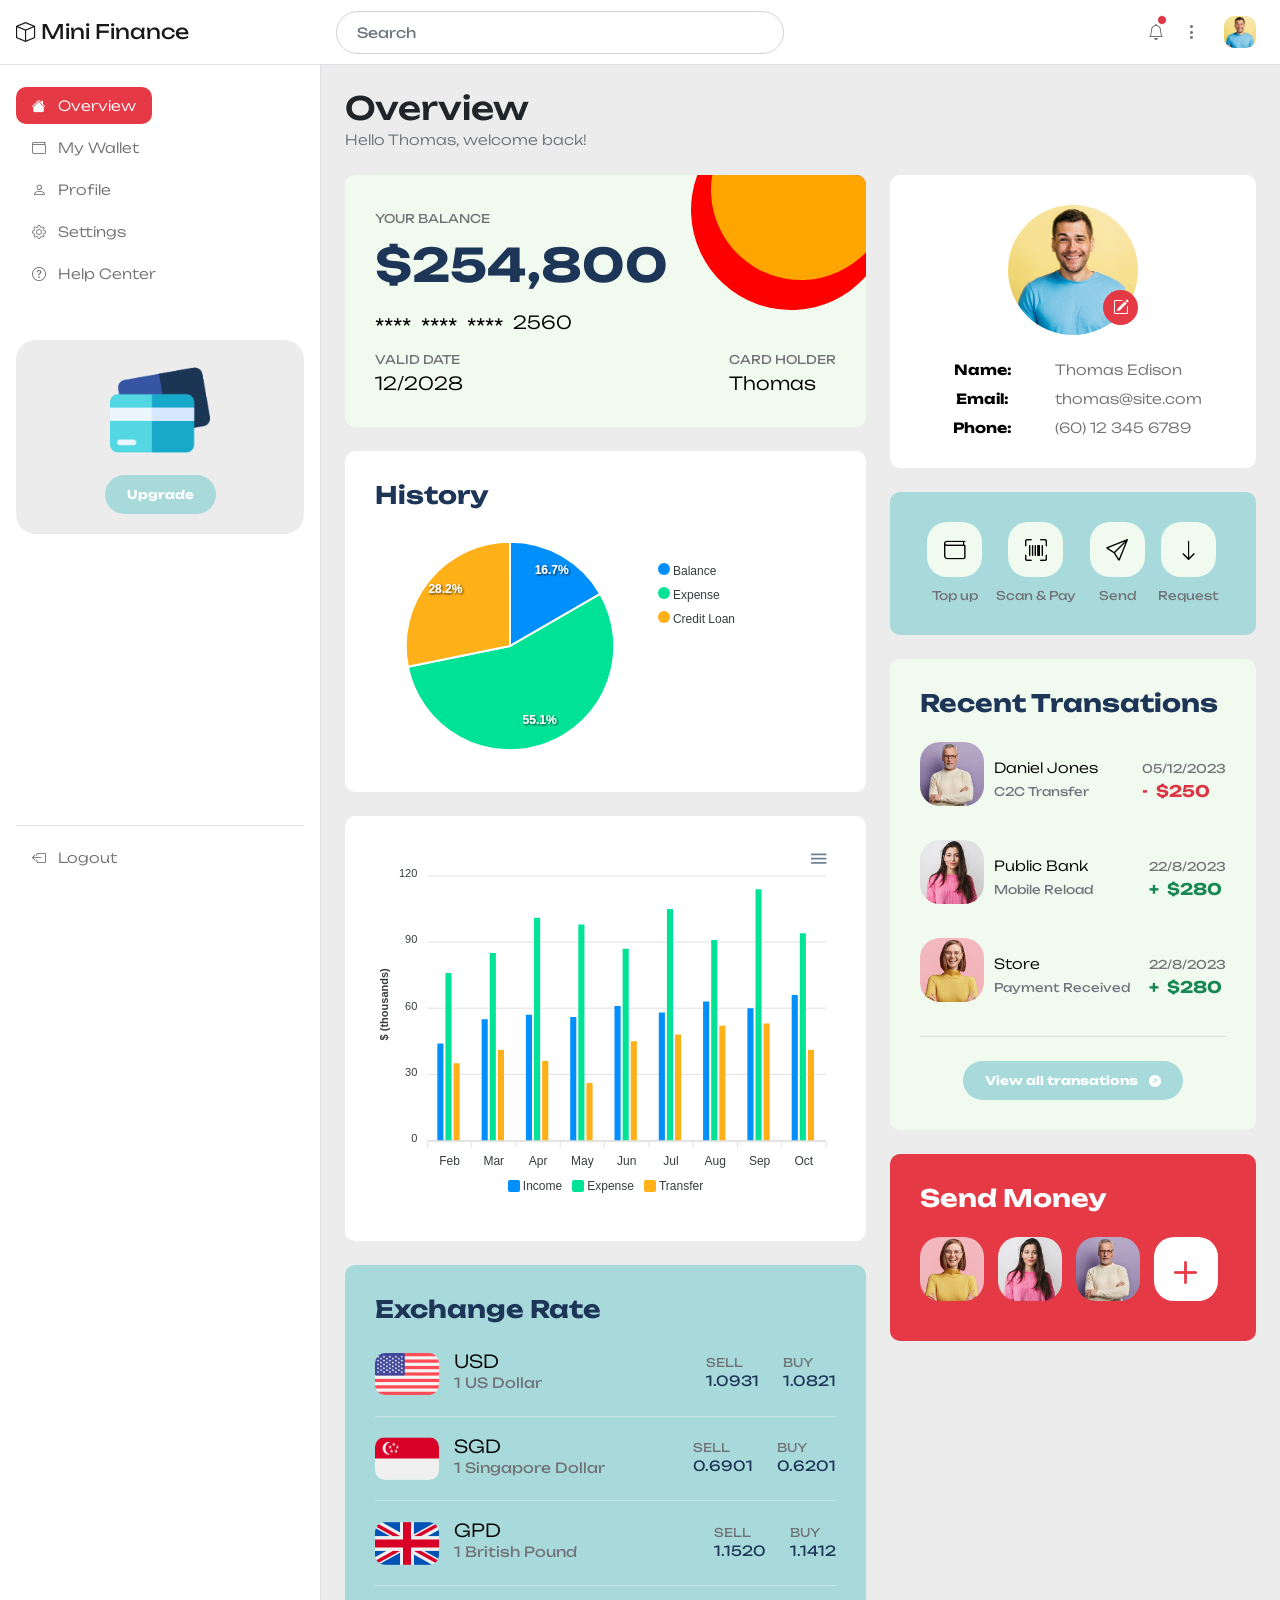
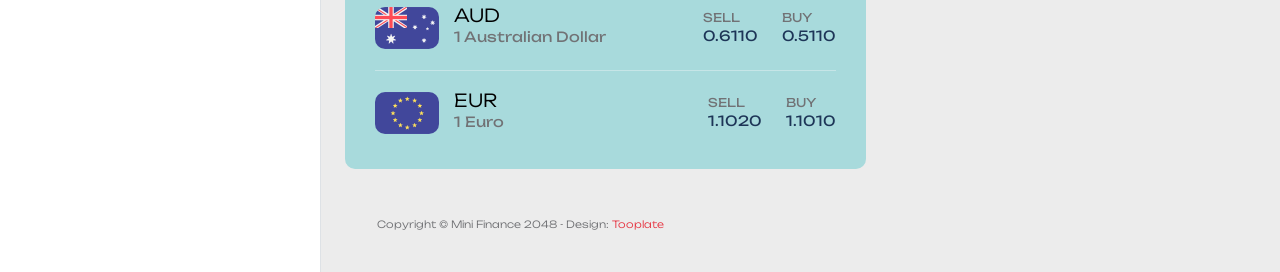
==== index.html @ a09e890e "test CI/CD" ====
<!doctype html>
<html lang="en">
    <head>
        <meta charset="utf-8">
        <meta name="viewport" content="width=device-width, initial-scale=1">

        <meta name="description" content="">
        <meta name="author" content="Tooplate">

        <title>Mini Finance Dashboard Template</title>

        <!-- CSS FILES -->      
        <link rel="preconnect" href="https://fonts.googleapis.com">
        
        <link rel="preconnect" href="https://fonts.gstatic.com" crossorigin>

        <link href="https://fonts.googleapis.com/css2?family=Unbounded:wght@300;400;700&display=swap" rel="stylesheet">

        <link href="css/bootstrap.min.css" rel="stylesheet">

        <link href="css/bootstrap-icons.css" rel="stylesheet">

        <link href="css/apexcharts.css" rel="stylesheet">

        <link href="css/tooplate-mini-finance.css" rel="stylesheet">
<!--

Tooplate 2135 Mini Finance

https://www.tooplate.com/view/2135-mini-finance

Bootstrap 5 Dashboard Admin Template

-->

    </head>
    
    <body>
        <header class="navbar sticky-top flex-md-nowrap">
            <div class="col-md-3 col-lg-3 me-0 px-3 fs-6">
                <a class="navbar-brand" href="index.html">
                    <i class="bi-box"></i>
                    Mini Finance
                </a>
            </div>

            <button class="navbar-toggler position-absolute d-md-none collapsed" type="button" data-bs-toggle="collapse" data-bs-target="#sidebarMenu" aria-controls="sidebarMenu" aria-expanded="false" aria-label="Toggle navigation">
                <span class="navbar-toggler-icon"></span>
            </button>

            <form class="custom-form header-form ms-lg-3 ms-md-3 me-lg-auto me-md-auto order-2 order-lg-0 order-md-0" action="#" method="get" role="form">
                <input class="form-control" name="search" type="text" placeholder="Search" aria-label="Search">
            </form>

            <div class="navbar-nav me-lg-2">
                <div class="nav-item text-nowrap d-flex align-items-center">
                    <div class="dropdown ps-3">
                        <a class="nav-link dropdown-toggle text-center" href="#" role="button" data-bs-toggle="dropdown" aria-expanded="false" id="navbarLightDropdownMenuLink">
                            <i class="bi-bell"></i>
                            <span class="position-absolute start-100 translate-middle p-1 bg-danger border border-light rounded-circle">
                                <span class="visually-hidden">New alerts</span>
                            </span>
                        </a>

                        <ul class="dropdown-menu dropdown-menu-lg-end notifications-block-wrap bg-white shadow" aria-labelledby="navbarLightDropdownMenuLink">
                            <small>Notifications</small>

                            <li class="notifications-block border-bottom pb-2 mb-2">
                                <a class="dropdown-item d-flex  align-items-center" href="#">
                                    <div class="notifications-icon-wrap bg-success">
                                        <i class="notifications-icon bi-check-circle-fill"></i>
                                    </div>

                                    <div>
                                        <span>Your account has been created successfuly.</span>

                                        <p>12 days ago</p>
                                    </div>
                                </a>
                            </li>

                            <li class="notifications-block border-bottom pb-2 mb-2">
                                <a class="dropdown-item d-flex align-items-center" href="#">
                                    <div class="notifications-icon-wrap bg-info">
                                        <i class="notifications-icon bi-folder"></i>
                                    </div>

                                    <div>
                                        <span>Please check. We have sent a Daily report.</span>

                                        <p>10 days ago</p>
                                    </div>
                                </a>
                            </li>

                            <li class="notifications-block">
                                <a class="dropdown-item d-flex align-items-center" href="#">
                                    <div class="notifications-icon-wrap bg-danger">
                                        <i class="notifications-icon bi-question-circle"></i>
                                    </div>

                                    <div>
                                        <span>Account verification failed.</span>

                                        <p>1 hour ago</p>
                                    </div>
                                </a>
                            </li>
                        </ul>
                    </div>

                    <div class="dropdown ps-1">
                        <a class="nav-link dropdown-toggle text-center" href="#" role="button" data-bs-toggle="dropdown" aria-expanded="false">
                            <i class="bi-three-dots-vertical"></i>
                        </a>

                        <div class="dropdown-menu dropdown-menu-social bg-white shadow">
                            <div class="container">
                                <div class="row">
                                    <div class="col-lg-4 col-md-4 col-4">
                                        <a class="dropdown-item text-center" href="#">
                                            <img src="images/social/search.png" class="profile-image img-fluid" alt="">
                                            <span class="d-block">Google</span>
                                        </a>
                                    </div>

                                    <div class="col-lg-4 col-md-4 col-4">
                                        <a class="dropdown-item text-center" href="#">
                                            <img src="images/social/spotify.png" class="profile-image img-fluid" alt="">
                                            <span class="d-block">Spotify</span>
                                        </a>
                                    </div>

                                    <div class="col-lg-4 col-md-4 col-4">
                                        <a class="dropdown-item text-center" href="#">
                                            <img src="images/social/telegram.png" class="profile-image img-fluid" alt="">
                                            <span class="d-block">Telegram</span>
                                        </a>
                                    </div>

                                    <div class="col-lg-4 col-md-4 col-4">
                                        <a class="dropdown-item text-center" href="#">
                                            <img src="images/social/snapchat.png" class="profile-image img-fluid" alt="">
                                            <span class="d-block">Snapchat</span>
                                        </a>
                                    </div>

                                    <div class="col-lg-4 col-md-4 col-4">
                                        <a class="dropdown-item text-center" href="#">
                                            <img src="images/social/tiktok.png" class="profile-image img-fluid" alt="">
                                            <span class="d-block">Tiktok</span>
                                        </a>
                                    </div>

                                    <div class="col-lg-4 col-md-4 col-4">
                                        <a class="dropdown-item text-center" href="#">
                                            <img src="images/social/youtube.png" class="profile-image img-fluid" alt="">
                                            <span class="d-block">Youtube</span>
                                        </a>
                                    </div>
                                </div>
                            </div>
                        </div>
                    </div>

                    <div class="dropdown px-3">
                        <a class="nav-link dropdown-toggle" href="#" role="button" data-bs-toggle="dropdown" aria-expanded="false">
                            <img src="images/medium-shot-happy-man-smiling.jpg" class="profile-image img-fluid" alt="">
                        </a>
                        <ul class="dropdown-menu bg-white shadow">
                            <li>
                                <div class="dropdown-menu-profile-thumb d-flex">
                                    <img src="images/medium-shot-happy-man-smiling.jpg" class="profile-image img-fluid me-3" alt="">

                                    <div class="d-flex flex-column">
                                        <small>Thomas</small>
                                        <a href="#">thomas@site.com</a>
                                    </div>
                                </div>
                            </li>

                            <li>
                                <a class="dropdown-item" href="profile.html">
                                    <i class="bi-person me-2"></i>
                                    Profile
                                </a>
                            </li>

                            <li>
                                <a class="dropdown-item" href="setting.html">
                                    <i class="bi-gear me-2"></i>
                                    Settings
                                </a>
                            </li>

                            <li>
                                <a class="dropdown-item" href="help-center.html">
                                    <i class="bi-question-circle me-2"></i>
                                    Help
                                </a>
                            </li>

                            <li class="border-top mt-3 pt-2 mx-4">
                                <a class="dropdown-item ms-0 me-0" href="#">
                                    <i class="bi-box-arrow-left me-2"></i>
                                    Logout
                                </a>
                            </li>
                        </ul>
                    </div>
                </div>
            </div>
        </header>

        <div class="container-fluid">
            <div class="row">
                <nav id="sidebarMenu" class="col-md-3 col-lg-3 d-md-block sidebar collapse">
                    <div class="position-sticky py-4 px-3 sidebar-sticky">
                        <ul class="nav flex-column h-100">
                            <li class="nav-item">
                                <a class="nav-link active" aria-current="page" href="index.html">
                                    <i class="bi-house-fill me-2"></i>
                                    Overview
                                </a>
                            </li>

                            <li class="nav-item">
                                <a class="nav-link" href="wallet.html">
                                    <i class="bi-wallet me-2"></i>
                                    My Wallet
                                </a>
                            </li>

                            <li class="nav-item">
                                <a class="nav-link" href="profile.html">
                                    <i class="bi-person me-2"></i>
                                    Profile
                                </a>
                            </li>

                            <li class="nav-item">
                                <a class="nav-link" href="setting.html">
                                    <i class="bi-gear me-2"></i>
                                    Settings
                                </a>
                            </li>

                            <li class="nav-item">
                                <a class="nav-link" href="help-center.html">
                                    <i class="bi-question-circle me-2"></i>
                                    Help Center
                                </a>
                            </li>

                            <li class="nav-item featured-box mt-lg-5 mt-4 mb-4">
                                <img src="images/credit-card.png" class="img-fluid" alt="">

                                <a class="btn custom-btn" href="#">Upgrade</a>
                            </li>

                            <li class="nav-item border-top mt-auto pt-2">
                                <a class="nav-link" href="#">
                                    <i class="bi-box-arrow-left me-2"></i>
                                    Logout
                                </a>
                            </li>
                        </ul>
                    </div>
                </nav>

                <main class="main-wrapper col-md-9 ms-sm-auto py-4 col-lg-9 px-md-4 border-start">
                    <div class="title-group mb-3">
                        <h1 class="h2 mb-0">Overview</h1>

                        <small class="text-muted">Hello Thomas, welcome back!</small>
                    </div>

                    <div class="row my-4">
                        <div class="col-lg-7 col-12">
                            <div class="custom-block custom-block-balance">
                                <small>Your Balance</small>

                                <h2 class="mt-2 mb-3">$254,800</h2>

                                <div class="custom-block-numbers d-flex align-items-center">
                                    <span>****</span>
                                    <span>****</span>
                                    <span>****</span>
                                    <p>2560</p>
                                </div>

                                <div class="d-flex">
                                    <div>
                                        <small>Valid Date</small>
                                        <p>12/2028</p>
                                    </div>

                                    <div class="ms-auto">
                                        <small>Card Holder</small>
                                        <p>Thomas</p>
                                    </div>
                                </div>
                            </div>

                            <div class="custom-block bg-white">
                                <h5 class="mb-4">History</h5>

                                <div id="pie-chart"></div>
                            </div>

                            <div class="custom-block bg-white">
                                <div id="chart"></div>
                            </div>

                            <div class="custom-block custom-block-exchange">
                                <h5 class="mb-4">Exchange Rate</h5>

                                <div class="d-flex align-items-center border-bottom pb-3 mb-3">
                                    <div class="d-flex align-items-center">
                                        <img src="images/flag/united-states.png" class="exchange-image img-fluid" alt="">

                                        <div>
                                            <p>USD</p>
                                            <h6>1 US Dollar</h6>
                                        </div>
                                    </div>

                                    <div class="ms-auto me-4">
                                        <small>Sell</small>
                                        <h6>1.0931</h6>
                                    </div>

                                    <div>
                                        <small>Buy</small>
                                        <h6>1.0821</h6>
                                    </div>
                                </div>

                                <div class="d-flex align-items-center border-bottom pb-3 mb-3">
                                    <div class="d-flex align-items-center">
                                        <img src="images/flag/singapore.png" class="exchange-image img-fluid" alt="">

                                        <div>
                                            <p>SGD</p>
                                            <h6>1 Singapore Dollar</h6>
                                        </div>
                                    </div>

                                    <div class="ms-auto me-4">
                                        <small>Sell</small>
                                        <h6>0.6901</h6>
                                    </div>

                                    <div>
                                        <small>Buy</small>
                                        <h6>0.6201</h6>
                                    </div>
                                </div>

                                <div class="d-flex align-items-center border-bottom pb-3 mb-3">
                                    <div class="d-flex align-items-center">
                                        <img src="images/flag/united-kingdom.png" class="exchange-image img-fluid" alt="">

                                        <div>
                                            <p>GPD</p>
                                            <h6>1 British Pound</h6>
                                        </div>
                                    </div>

                                    <div class="ms-auto me-4">
                                        <small>Sell</small>
                                        <h6>1.1520</h6>
                                    </div>

                                    <div>
                                        <small>Buy</small>
                                        <h6>1.1412</h6>
                                    </div>
                                </div>

                                <div class="d-flex align-items-center border-bottom pb-3 mb-3">
                                    <div class="d-flex align-items-center">
                                        <img src="images/flag/australia.png" class="exchange-image img-fluid" alt="">

                                        <div>
                                            <p>AUD</p>
                                            <h6>1 Australian Dollar</h6>
                                        </div>
                                    </div>

                                    <div class="ms-auto me-4">
                                        <small>Sell</small>
                                        <h6>0.6110</h6>
                                    </div>

                                    <div>
                                        <small>Buy</small>
                                        <h6>0.5110</h6>
                                    </div>
                                </div>

                                <div class="d-flex align-items-center">
                                    <div class="d-flex align-items-center">
                                        <img src="images/flag/european-union.png" class="exchange-image img-fluid" alt="">

                                        <div>
                                            <p>EUR</p>
                                            <h6>1 Euro</h6>
                                        </div>
                                    </div>

                                    <div class="ms-auto me-4">
                                        <small>Sell</small>
                                        <h6>1.1020</h6>
                                    </div>

                                    <div>
                                        <small>Buy</small>
                                        <h6>1.1010</h6>
                                    </div>
                                </div>
                            </div>
                        </div>

                        <div class="col-lg-5 col-12">
                            <div class="custom-block custom-block-profile-front custom-block-profile text-center bg-white">
                                <div class="custom-block-profile-image-wrap mb-4">
                                    <img src="images/medium-shot-happy-man-smiling.jpg" class="custom-block-profile-image img-fluid" alt="">

                                    <a href="setting.html" class="bi-pencil-square custom-block-edit-icon"></a>
                                </div>

                                <p class="d-flex flex-wrap mb-2">
                                    <strong>Name:</strong>

                                    <span>Thomas Edison</span>
                                </p>

                                <p class="d-flex flex-wrap mb-2">
                                    <strong>Email:</strong>
                                    
                                    <a href="#">
                                        thomas@site.com
                                    </a>
                                </p>

                                <p class="d-flex flex-wrap mb-0">
                                    <strong>Phone:</strong>

                                    <a href="#">
                                        (60) 12 345 6789
                                    </a>
                                </p>
                            </div>

                            <div class="custom-block custom-block-bottom d-flex flex-wrap">
                                <div class="custom-block-bottom-item">
                                    <a href="#" class="d-flex flex-column">
                                        <i class="custom-block-icon bi-wallet"></i>

                                        <small>Top up</small>
                                    </a>
                                </div>

                                <div class="custom-block-bottom-item">
                                    <a href="#" class="d-flex flex-column">
                                        <i class="custom-block-icon bi-upc-scan"></i>

                                        <small>Scan & Pay</small>
                                    </a>
                                </div>

                                <div class="custom-block-bottom-item">
                                    <a href="#" class="d-flex flex-column">
                                        <i class="custom-block-icon bi-send"></i>

                                        <small>Send</small>
                                    </a>
                                </div>

                                <div class="custom-block-bottom-item">
                                    <a href="#" class="d-flex flex-column">
                                        <i class="custom-block-icon bi-arrow-down"></i>

                                        <small>Request</small>
                                    </a>
                                </div>
                            </div>

                            <div class="custom-block custom-block-transations">
                                <h5 class="mb-4">Recent Transations</h5>

                                <div class="d-flex flex-wrap align-items-center mb-4">
                                    <div class="d-flex align-items-center">
                                        <img src="images/profile/senior-man-white-sweater-eyeglasses.jpg" class="profile-image img-fluid" alt="">

                                        <div>
                                            <p>
                                                <a href="transation-detail.html">Daniel Jones</a>
                                            </p>

                                            <small class="text-muted">C2C Transfer</small>
                                        </div>
                                    </div>

                                    <div class="ms-auto">
                                        <small>05/12/2023</small>
                                        <strong class="d-block text-danger"><span class="me-1">-</span> $250</strong>
                                    </div>
                                </div>

                                <div class="d-flex flex-wrap align-items-center mb-4">
                                    <div class="d-flex align-items-center">
                                        <img src="images/profile/young-beautiful-woman-pink-warm-sweater.jpg" class="profile-image img-fluid" alt="">

                                        <div>
                                            <p>
                                                <a href="transation-detail.html">Public Bank</a>
                                            </p>

                                            <small class="text-muted">Mobile Reload</small>
                                        </div>
                                    </div>

                                    <div class="ms-auto">
                                        <small>22/8/2023</small>
                                        <strong class="d-block text-success"><span class="me-1">+</span> $280</strong>
                                    </div>
                                </div>

                                <div class="d-flex flex-wrap align-items-center">
                                    <div class="d-flex align-items-center">
                                        <img src="images/profile/young-woman-with-round-glasses-yellow-sweater.jpg" class="profile-image img-fluid" alt="">

                                        <div>
                                            <p><a href="transation-detail.html">Store</a></p>

                                            <small class="text-muted">Payment Received</small>
                                        </div>
                                    </div>

                                    <div class="ms-auto">
                                        <small>22/8/2023</small>
                                        <strong class="d-block text-success"><span class="me-1">+</span> $280</strong>
                                    </div>
                                </div>

                                <div class="border-top pt-4 mt-4 text-center">
                                    <a class="btn custom-btn" href="wallet.html">
                                        View all transations
                                        <i class="bi-arrow-up-right-circle-fill ms-2"></i>
                                    </a>
                                </div>
                            </div>

                            <div class="custom-block primary-bg">
                                <h5 class="text-white mb-4">Send Money</h5>

                                <a href="#">
                                    <img src="images/profile/young-woman-with-round-glasses-yellow-sweater.jpg" class="profile-image img-fluid" alt="">
                                </a>

                                <a href="#">
                                    <img src="images/profile/young-beautiful-woman-pink-warm-sweater.jpg" class="profile-image img-fluid" alt="">
                                </a>

                                <a href="#">
                                    <img src="images/profile/senior-man-white-sweater-eyeglasses.jpg" class="profile-image img-fluid" alt="">
                                </a>

                                <div class="profile-rounded">
                                    <a href="#">
                                        <i class="profile-rounded-icon bi-plus"></i>
                                    </a>
                                </div>
                            </div>

                        </div>
                    </div>

                    <footer class="site-footer">
                        <div class="container">
                            <div class="row">
                                
                                <div class="col-lg-12 col-12">
                                    <p class="copyright-text">Copyright © Mini Finance 2048 
                                    - Design: <a rel="sponsored" href="https://www.tooplate.com" target="_blank">Tooplate</a></p>
                                </div>

                            </div>
                        </div>
                    </footer>
                </main>

            </div>
        </div>

        <!-- JAVASCRIPT FILES -->
        <script src="js/jquery.min.js"></script>
        <script src="js/bootstrap.bundle.min.js"></script>
        <script src="js/apexcharts.min.js"></script>
        <script src="js/custom.js"></script>

        <script type="text/javascript">
            var options = {
              series: [13, 43, 22],
              chart: {
              width: 380,
              type: 'pie',
            },
            labels: ['Balance', 'Expense', 'Credit Loan',],
            responsive: [{
              breakpoint: 480,
              options: {
                chart: {
                  width: 200
                },
                legend: {
                  position: 'bottom'
                }
              }
            }]
            };

            var chart = new ApexCharts(document.querySelector("#pie-chart"), options);
            chart.render();
        </script>

        <script type="text/javascript">
            var options = {
              series: [{
              name: 'Income',
              data: [44, 55, 57, 56, 61, 58, 63, 60, 66]
            }, {
              name: 'Expense',
              data: [76, 85, 101, 98, 87, 105, 91, 114, 94]
            }, {
              name: 'Transfer',
              data: [35, 41, 36, 26, 45, 48, 52, 53, 41]
            }],
              chart: {
              type: 'bar',
              height: 350
            },
            plotOptions: {
              bar: {
                horizontal: false,
                columnWidth: '55%',
                endingShape: 'rounded'
              },
            },
            dataLabels: {
              enabled: false
            },
            stroke: {
              show: true,
              width: 2,
              colors: ['transparent']
            },
            xaxis: {
              categories: ['Feb', 'Mar', 'Apr', 'May', 'Jun', 'Jul', 'Aug', 'Sep', 'Oct'],
            },
            yaxis: {
              title: {
                text: '$ (thousands)'
              }
            },
            fill: {
              opacity: 1
            },
            tooltip: {
              y: {
                formatter: function (val) {
                  return "$ " + val + " thousands"
                }
              }
            }
            };

            var chart = new ApexCharts(document.querySelector("#chart"), options);
            chart.render();
        </script>

    </body>
</html>
---- css/apexcharts.css ----
.apexcharts-canvas {
  position: relative;
  user-select: none;
  /* cannot give overflow: hidden as it will crop tooltips which overflow outside chart area */
}


/* scrollbar is not visible by default for legend, hence forcing the visibility */
.apexcharts-canvas ::-webkit-scrollbar {
  -webkit-appearance: none;
  width: 6px;
}

.apexcharts-canvas ::-webkit-scrollbar-thumb {
  border-radius: 4px;
  background-color: rgba(0, 0, 0, .5);
  box-shadow: 0 0 1px rgba(255, 255, 255, .5);
  -webkit-box-shadow: 0 0 1px rgba(255, 255, 255, .5);
}


.apexcharts-inner {
  position: relative;
}

.apexcharts-text tspan {
  font-family: inherit;
}

.legend-mouseover-inactive {
  transition: 0.15s ease all;
  opacity: 0.20;
}

.apexcharts-series-collapsed {
  opacity: 0;
}

.apexcharts-tooltip {
  border-radius: 5px;
  box-shadow: 2px 2px 6px -4px #999;
  cursor: default;
  font-size: 14px;
  left: 62px;
  opacity: 0;
  pointer-events: none;
  position: absolute;
  top: 20px;
  display: flex;
  flex-direction: column;
  overflow: hidden;
  white-space: nowrap;
  z-index: 12;
  transition: 0.15s ease all;
}

.apexcharts-tooltip.apexcharts-active {
  opacity: 1;
  transition: 0.15s ease all;
}

.apexcharts-tooltip.apexcharts-theme-light {
  border: 1px solid #e3e3e3;
  background: rgba(255, 255, 255, 0.96);
}

.apexcharts-tooltip.apexcharts-theme-dark {
  color: #fff;
  background: rgba(30, 30, 30, 0.8);
}

.apexcharts-tooltip * {
  font-family: inherit;
}


.apexcharts-tooltip-title {
  padding: 6px;
  font-size: 15px;
  margin-bottom: 4px;
}

.apexcharts-tooltip.apexcharts-theme-light .apexcharts-tooltip-title {
  background: #ECEFF1;
  border-bottom: 1px solid #ddd;
}

.apexcharts-tooltip.apexcharts-theme-dark .apexcharts-tooltip-title {
  background: rgba(0, 0, 0, 0.7);
  border-bottom: 1px solid #333;
}

.apexcharts-tooltip-text-y-value,
.apexcharts-tooltip-text-goals-value,
.apexcharts-tooltip-text-z-value {
  display: inline-block;
  font-weight: 600;
  margin-left: 5px;
}

.apexcharts-tooltip-title:empty,
.apexcharts-tooltip-text-y-label:empty,
.apexcharts-tooltip-text-y-value:empty,
.apexcharts-tooltip-text-goals-label:empty,
.apexcharts-tooltip-text-goals-value:empty,
.apexcharts-tooltip-text-z-value:empty {
  display: none;
}

.apexcharts-tooltip-text-y-value,
.apexcharts-tooltip-text-goals-value,
.apexcharts-tooltip-text-z-value {
  font-weight: 600;
}

.apexcharts-tooltip-text-goals-label, 
.apexcharts-tooltip-text-goals-value {
  padding: 6px 0 5px;
}

.apexcharts-tooltip-goals-group, 
.apexcharts-tooltip-text-goals-label, 
.apexcharts-tooltip-text-goals-value {
  display: flex;
}
.apexcharts-tooltip-text-goals-label:not(:empty),
.apexcharts-tooltip-text-goals-value:not(:empty) {
  margin-top: -6px;
}

.apexcharts-tooltip-marker {
  width: 12px;
  height: 12px;
  position: relative;
  top: 0px;
  margin-right: 10px;
  border-radius: 50%;
}

.apexcharts-tooltip-series-group {
  padding: 0 10px;
  display: none;
  text-align: left;
  justify-content: left;
  align-items: center;
}

.apexcharts-tooltip-series-group.apexcharts-active .apexcharts-tooltip-marker {
  opacity: 1;
}

.apexcharts-tooltip-series-group.apexcharts-active,
.apexcharts-tooltip-series-group:last-child {
  padding-bottom: 4px;
}

.apexcharts-tooltip-series-group-hidden {
  opacity: 0;
  height: 0;
  line-height: 0;
  padding: 0 !important;
}

.apexcharts-tooltip-y-group {
  padding: 6px 0 5px;
}

.apexcharts-tooltip-box, .apexcharts-custom-tooltip {
  padding: 4px 8px;
}

.apexcharts-tooltip-boxPlot {
  display: flex;
  flex-direction: column-reverse;
}

.apexcharts-tooltip-box>div {
  margin: 4px 0;
}

.apexcharts-tooltip-box span.value {
  font-weight: bold;
}

.apexcharts-tooltip-rangebar {
  padding: 5px 8px;
}

.apexcharts-tooltip-rangebar .category {
  font-weight: 600;
  color: #777;
}

.apexcharts-tooltip-rangebar .series-name {
  font-weight: bold;
  display: block;
  margin-bottom: 5px;
}

.apexcharts-xaxistooltip {
  opacity: 0;
  padding: 9px 10px;
  pointer-events: none;
  color: #373d3f;
  font-size: 13px;
  text-align: center;
  border-radius: 2px;
  position: absolute;
  z-index: 10;
  background: #ECEFF1;
  border: 1px solid #90A4AE;
  transition: 0.15s ease all;
}

.apexcharts-xaxistooltip.apexcharts-theme-dark {
  background: rgba(0, 0, 0, 0.7);
  border: 1px solid rgba(0, 0, 0, 0.5);
  color: #fff;
}

.apexcharts-xaxistooltip:after,
.apexcharts-xaxistooltip:before {
  left: 50%;
  border: solid transparent;
  content: " ";
  height: 0;
  width: 0;
  position: absolute;
  pointer-events: none;
}

.apexcharts-xaxistooltip:after {
  border-color: rgba(236, 239, 241, 0);
  border-width: 6px;
  margin-left: -6px;
}

.apexcharts-xaxistooltip:before {
  border-color: rgba(144, 164, 174, 0);
  border-width: 7px;
  margin-left: -7px;
}

.apexcharts-xaxistooltip-bottom:after,
.apexcharts-xaxistooltip-bottom:before {
  bottom: 100%;
}

.apexcharts-xaxistooltip-top:after,
.apexcharts-xaxistooltip-top:before {
  top: 100%;
}

.apexcharts-xaxistooltip-bottom:after {
  border-bottom-color: #ECEFF1;
}

.apexcharts-xaxistooltip-bottom:before {
  border-bottom-color: #90A4AE;
}

.apexcharts-xaxistooltip-bottom.apexcharts-theme-dark:after {
  border-bottom-color: rgba(0, 0, 0, 0.5);
}

.apexcharts-xaxistooltip-bottom.apexcharts-theme-dark:before {
  border-bottom-color: rgba(0, 0, 0, 0.5);
}

.apexcharts-xaxistooltip-top:after {
  border-top-color: #ECEFF1
}

.apexcharts-xaxistooltip-top:before {
  border-top-color: #90A4AE;
}

.apexcharts-xaxistooltip-top.apexcharts-theme-dark:after {
  border-top-color: rgba(0, 0, 0, 0.5);
}

.apexcharts-xaxistooltip-top.apexcharts-theme-dark:before {
  border-top-color: rgba(0, 0, 0, 0.5);
}

.apexcharts-xaxistooltip.apexcharts-active {
  opacity: 1;
  transition: 0.15s ease all;
}

.apexcharts-yaxistooltip {
  opacity: 0;
  padding: 4px 10px;
  pointer-events: none;
  color: #373d3f;
  font-size: 13px;
  text-align: center;
  border-radius: 2px;
  position: absolute;
  z-index: 10;
  background: #ECEFF1;
  border: 1px solid #90A4AE;
}

.apexcharts-yaxistooltip.apexcharts-theme-dark {
  background: rgba(0, 0, 0, 0.7);
  border: 1px solid rgba(0, 0, 0, 0.5);
  color: #fff;
}

.apexcharts-yaxistooltip:after,
.apexcharts-yaxistooltip:before {
  top: 50%;
  border: solid transparent;
  content: " ";
  height: 0;
  width: 0;
  position: absolute;
  pointer-events: none;
}

.apexcharts-yaxistooltip:after {
  border-color: rgba(236, 239, 241, 0);
  border-width: 6px;
  margin-top: -6px;
}

.apexcharts-yaxistooltip:before {
  border-color: rgba(144, 164, 174, 0);
  border-width: 7px;
  margin-top: -7px;
}

.apexcharts-yaxistooltip-left:after,
.apexcharts-yaxistooltip-left:before {
  left: 100%;
}

.apexcharts-yaxistooltip-right:after,
.apexcharts-yaxistooltip-right:before {
  right: 100%;
}

.apexcharts-yaxistooltip-left:after {
  border-left-color: #ECEFF1;
}

.apexcharts-yaxistooltip-left:before {
  border-left-color: #90A4AE;
}

.apexcharts-yaxistooltip-left.apexcharts-theme-dark:after {
  border-left-color: rgba(0, 0, 0, 0.5);
}

.apexcharts-yaxistooltip-left.apexcharts-theme-dark:before {
  border-left-color: rgba(0, 0, 0, 0.5);
}

.apexcharts-yaxistooltip-right:after {
  border-right-color: #ECEFF1;
}

.apexcharts-yaxistooltip-right:before {
  border-right-color: #90A4AE;
}

.apexcharts-yaxistooltip-right.apexcharts-theme-dark:after {
  border-right-color: rgba(0, 0, 0, 0.5);
}

.apexcharts-yaxistooltip-right.apexcharts-theme-dark:before {
  border-right-color: rgba(0, 0, 0, 0.5);
}

.apexcharts-yaxistooltip.apexcharts-active {
  opacity: 1;
}

.apexcharts-yaxistooltip-hidden {
  display: none;
}

.apexcharts-xcrosshairs,
.apexcharts-ycrosshairs {
  pointer-events: none;
  opacity: 0;
  transition: 0.15s ease all;
}

.apexcharts-xcrosshairs.apexcharts-active,
.apexcharts-ycrosshairs.apexcharts-active {
  opacity: 1;
  transition: 0.15s ease all;
}

.apexcharts-ycrosshairs-hidden {
  opacity: 0;
}

.apexcharts-selection-rect {
  cursor: move;
}

.svg_select_boundingRect, .svg_select_points_rot {
  pointer-events: none;
  opacity: 0;
  visibility: hidden;
}
.apexcharts-selection-rect + g .svg_select_boundingRect,
.apexcharts-selection-rect + g .svg_select_points_rot {
  opacity: 0;
  visibility: hidden;
}

.apexcharts-selection-rect + g .svg_select_points_l,
.apexcharts-selection-rect + g .svg_select_points_r {
  cursor: ew-resize;
  opacity: 1;
  visibility: visible;
}

.svg_select_points {
  fill: #efefef;
  stroke: #333;
  rx: 2;
}

.apexcharts-svg.apexcharts-zoomable.hovering-zoom {
  cursor: crosshair
}

.apexcharts-svg.apexcharts-zoomable.hovering-pan {
  cursor: move
}

.apexcharts-zoom-icon,
.apexcharts-zoomin-icon,
.apexcharts-zoomout-icon,
.apexcharts-reset-icon,
.apexcharts-pan-icon,
.apexcharts-selection-icon,
.apexcharts-menu-icon,
.apexcharts-toolbar-custom-icon {
  cursor: pointer;
  width: 20px;
  height: 20px;
  line-height: 24px;
  color: #6E8192;
  text-align: center;
}

.apexcharts-zoom-icon svg,
.apexcharts-zoomin-icon svg,
.apexcharts-zoomout-icon svg,
.apexcharts-reset-icon svg,
.apexcharts-menu-icon svg {
  fill: #6E8192;
}

.apexcharts-selection-icon svg {
  fill: #444;
  transform: scale(0.76)
}

.apexcharts-theme-dark .apexcharts-zoom-icon svg,
.apexcharts-theme-dark .apexcharts-zoomin-icon svg,
.apexcharts-theme-dark .apexcharts-zoomout-icon svg,
.apexcharts-theme-dark .apexcharts-reset-icon svg,
.apexcharts-theme-dark .apexcharts-pan-icon svg,
.apexcharts-theme-dark .apexcharts-selection-icon svg,
.apexcharts-theme-dark .apexcharts-menu-icon svg,
.apexcharts-theme-dark .apexcharts-toolbar-custom-icon svg {
  fill: #f3f4f5;
}

.apexcharts-canvas .apexcharts-zoom-icon.apexcharts-selected svg,
.apexcharts-canvas .apexcharts-selection-icon.apexcharts-selected svg,
.apexcharts-canvas .apexcharts-reset-zoom-icon.apexcharts-selected svg {
  fill: #008FFB;
}

.apexcharts-theme-light .apexcharts-selection-icon:not(.apexcharts-selected):hover svg,
.apexcharts-theme-light .apexcharts-zoom-icon:not(.apexcharts-selected):hover svg,
.apexcharts-theme-light .apexcharts-zoomin-icon:hover svg,
.apexcharts-theme-light .apexcharts-zoomout-icon:hover svg,
.apexcharts-theme-light .apexcharts-reset-icon:hover svg,
.apexcharts-theme-light .apexcharts-menu-icon:hover svg {
  fill: #333;
}

.apexcharts-selection-icon,
.apexcharts-menu-icon {
  position: relative;
}

.apexcharts-reset-icon {
  margin-left: 5px;
}

.apexcharts-zoom-icon,
.apexcharts-reset-icon,
.apexcharts-menu-icon {
  transform: scale(0.85);
}

.apexcharts-zoomin-icon,
.apexcharts-zoomout-icon {
  transform: scale(0.7)
}

.apexcharts-zoomout-icon {
  margin-right: 3px;
}

.apexcharts-pan-icon {
  transform: scale(0.62);
  position: relative;
  left: 1px;
  top: 0px;
}

.apexcharts-pan-icon svg {
  fill: #fff;
  stroke: #6E8192;
  stroke-width: 2;
}

.apexcharts-pan-icon.apexcharts-selected svg {
  stroke: #008FFB;
}

.apexcharts-pan-icon:not(.apexcharts-selected):hover svg {
  stroke: #333;
}

.apexcharts-toolbar {
  position: absolute;
  z-index: 11;
  max-width: 176px;
  text-align: right;
  border-radius: 3px;
  padding: 0px 6px 2px 6px;
  display: flex;
  justify-content: space-between;
  align-items: center;
}

.apexcharts-menu {
  background: #fff;
  position: absolute;
  top: 100%;
  border: 1px solid #ddd;
  border-radius: 3px;
  padding: 3px;
  right: 10px;
  opacity: 0;
  min-width: 110px;
  transition: 0.15s ease all;
  pointer-events: none;
}

.apexcharts-menu.apexcharts-menu-open {
  opacity: 1;
  pointer-events: all;
  transition: 0.15s ease all;
}

.apexcharts-menu-item {
  padding: 6px 7px;
  font-size: 12px;
  cursor: pointer;
}

.apexcharts-theme-light .apexcharts-menu-item:hover {
  background: #eee;
}

.apexcharts-theme-dark .apexcharts-menu {
  background: rgba(0, 0, 0, 0.7);
  color: #fff;
}

@media screen and (min-width: 768px) {
  .apexcharts-canvas:hover .apexcharts-toolbar {
    opacity: 1;
  }
}

.apexcharts-datalabel.apexcharts-element-hidden {
  opacity: 0;
}

.apexcharts-pie-label,
.apexcharts-datalabels,
.apexcharts-datalabel,
.apexcharts-datalabel-label,
.apexcharts-datalabel-value {
  cursor: default;
  pointer-events: none;
}

.apexcharts-pie-label-delay {
  opacity: 0;
  animation-name: opaque;
  animation-duration: 0.3s;
  animation-fill-mode: forwards;
  animation-timing-function: ease;
}

.apexcharts-canvas .apexcharts-element-hidden {
  opacity: 0;
}

.apexcharts-hide .apexcharts-series-points {
  opacity: 0;
}

.apexcharts-gridline,
.apexcharts-annotation-rect,
.apexcharts-tooltip .apexcharts-marker,
.apexcharts-area-series .apexcharts-area,
.apexcharts-line,
.apexcharts-zoom-rect,
.apexcharts-toolbar svg,
.apexcharts-area-series .apexcharts-series-markers .apexcharts-marker.no-pointer-events,
.apexcharts-line-series .apexcharts-series-markers .apexcharts-marker.no-pointer-events,
.apexcharts-radar-series path,
.apexcharts-radar-series polygon {
  pointer-events: none;
}


/* markers */

.apexcharts-marker {
  transition: 0.15s ease all;
}

@keyframes opaque {
  0% {
    opacity: 0;
  }
  100% {
    opacity: 1;
  }
}


/* Resize generated styles */

@keyframes resizeanim {
  from {
    opacity: 0;
  }
  to {
    opacity: 0;
  }
}

.resize-triggers {
  animation: 1ms resizeanim;
  visibility: hidden;
  opacity: 0;
}

.resize-triggers,
.resize-triggers>div,
.contract-trigger:before {
  content: " ";
  display: block;
  position: absolute;
  top: 0;
  left: 0;
  height: 100%;
  width: 100%;
  overflow: hidden;
}

.resize-triggers>div {
  background: #eee;
  overflow: auto;
}

.contract-trigger:before {
  width: 200%;
  height: 200%;
}
---- css/tooplate-mini-finance.css ----
/*

Tooplate 2135 Mini Finance

https://www.tooplate.com/view/2135-mini-finance

*/

/*---------------------------------------
  CUSTOM PROPERTIES ( VARIABLES )             
-----------------------------------------*/
:root {
  --white-color:                  #ffffff;
  --primary-color:                #E63946;
  --secondary-color:              #F1FAEE;
  --section-bg-color:             #ececec;
  --primary-bg-color:             #E63946;
  --custom-btn-bg-color:          #A8DADC;
  --custom-btn-bg-hover-color:    #1D3557;
  --heading-color:                #1D3557;
  --dark-color:                   #000000;
  --p-color:                      #717275;
  --border-color:                 #e0e0e5;
  --link-hover-color:             #E63946;

  --body-font-family:             'Unbounded';

  --h1-font-size:                 74px;
  --h2-font-size:                 46px;
  --h3-font-size:                 32px;
  --h4-font-size:                 28px;
  --h5-font-size:                 24px;
  --h6-font-size:                 22px;
  --p-font-size:                  18px;
  --menu-font-size:               14px;
  --btn-font-size:                12px;
  --copyright-font-size:          10px;

  --border-radius-large:          100px;
  --border-radius-medium:         20px;
  --border-radius-small:          10px;

  --font-weight-light:            300;
  --font-weight-normal:           400;
  --font-weight-bold:             700;
}

body {
  background-color: var(--white-color);
  font-family: var(--body-font-family); 
}


/*---------------------------------------
  TYPOGRAPHY               
-----------------------------------------*/

h2,
h3,
h4,
h5,
h6 {
  color: var(--heading-color);
}

h1,
h2,
h3,
h4,
h5,
h6 {
  font-weight: var(--font-weight-bold);
}

h1 {
  font-size: var(--h1-font-size);
}

h2 {
  font-size: var(--h2-font-size);
}

h3 {
  font-size: var(--h3-font-size);
}

h4 {
  font-size: var(--h4-font-size);
}

h5 {
  font-size: var(--h5-font-size);
}

h6 {
  font-size: var(--h6-font-size);
}

p {
  color: var(--p-color);
  font-size: var(--p-font-size);
  font-weight: var(--font-weight-light);
}

ul li {
  color: var(--p-color);
  font-size: var(--p-font-size);
  font-weight: var(--font-weight-light);
}

a, 
button {
  touch-action: manipulation;
  transition: all 0.3s;
}

a {
  display: inline-block;
  color: var(--primary-color);
  text-decoration: none;
}

a:hover {
  color: var(--link-hover-color);
}

b,
strong {
  font-weight: var(--font-weight-bold);
}


/*---------------------------------------
  SECTION               
-----------------------------------------*/
.main-wrapper {
  background: var(--section-bg-color);
  min-height: calc(100vh - 65px);
}

.section-padding {
  padding: 100px 50px;
}

.title-group small {
  font-weight: var(--font-weight-light);
}

.custom-block.section-bg,
.section-bg {
  background-color: var(--section-bg-color);
}

.custom-block.primary-bg {
  background: var(--primary-bg-color);
}

.featured-box {
  background-color: var(--section-bg-color);
  border-radius: var(--border-radius-medium);
  padding: 20px;
  text-align: center;
}

.featured-box img {
  display: block;
  margin: auto;
  margin-bottom: 15px;
  width: 100px;
  height: auto;
}


/*---------------------------------------
  TAB BAR              
-----------------------------------------*/
.tab-content {
  background-color: var(--white-color);
  border-radius: var(--border-radius-medium);
}

.nav-tabs {
  border-bottom: 1px solid var(--border-color);
  margin-bottom: 35px;
}

.nav-tabs .nav-link {
  border-radius: 0;
  border-top: 0;
  border-right: 0;
  border-left: 0;
  color: var(--p-color);
  font-size: var(--menu-font-size);
  font-weight: var(--font-weight-normal);
  padding: 15px 25px;
  transition: all 0.3s;
}

.nav-tabs .nav-item.show .nav-link, 
.nav-tabs .nav-link.active,
.nav-tabs .nav-link:focus, 
.nav-tabs .nav-link:hover {
  border-bottom-color: var(--primary-color);
  color: var(--primary-color);
}


/*---------------------------------------
  PROFILE IMAGE              
-----------------------------------------*/
.profile-image {
  border-radius: var(--border-radius-small);
  width: 32px;
  height: 32px;
  object-fit: cover;
}

.custom-block-profile-image-wrap {
  max-width: 95.71px;
  margin: auto;
  position: relative;
}

.custom-block-profile-front .custom-block-profile-image-wrap {
  max-width: 130px;
}

.custom-block-profile-front .custom-block-profile-image {
  width: 130px;
  height: 130px;
}

.custom-block-profile-image {
  border-radius: var(--border-radius-large);
  display: block;
  margin: auto;
  width: 95.71px;
  height: 95.71px;
  object-fit: cover;
}

.custom-block .profile-image {
  border-radius: var(--border-radius-medium);
  width: 64px;
  height: 64px;
  margin-right: 10px;
  margin-bottom: 10px;
}

.profile-rounded {
  background: var(--white-color);
  border-radius: var(--border-radius-medium);
  display: inline-block;
  vertical-align: top;
  width: 64px;
  height: 64px;
  text-align: center;
}

.profile-rounded-icon {
  font-size: var(--h2-font-size);
}

.dropdown-menu-profile-thumb {
  margin: 15px 25px;
}

.dropdown-menu-profile-thumb small,
.dropdown-menu-profile-thumb a {
  font-size: var(--btn-font-size);
}

.dropdown-menu.dropdown-menu-social {
  min-width: 340px;
}

.dropdown-menu-social .profile-image {
  margin-bottom: 5px;
}

.dropdown .dropdown-menu-social span {
  font-size: var(--btn-font-size);
}

.dropdown .dropdown-menu-social .dropdown-item {
  display: block;
  margin: auto;
  margin-bottom: 5px;
  padding-right: 0;
  padding-left: 0;
}

.dropdown .dropdown-menu-social .dropdown-item:hover {
  background: var(--section-bg-color);
  color: var(--p-color);
}


/*---------------------------------------
  NOTIFICATIONS ICON              
-----------------------------------------*/
.dropdown-menu.notifications-block-wrap {
  min-width: 465px;
}

.notifications-block-wrap small {
  background: var(--custom-btn-bg-color);
  display: block;
  padding: 15px 30px;
  margin-top: -15px;
  margin-bottom: 10px;
}

.notifications-block p {
  font-size: var(--btn-font-size);
  margin-bottom: 0;
}

.notifications-block span {
  white-space: normal;
}

.dropdown .notifications-block .dropdown-item:hover {
  background: transparent;
  color: var(--dark-color);
}

.notifications-icon-wrap {
  background: var(--section-bg-color);
  border-radius: var(--border-radius-medium);
  width: 32px;
  min-width: 32px;
  height: 32px;
  line-height: 32px;
  text-align: center;
  margin-right: 10px;
}

.notifications-icon {
  font-size: var(--p-font-size);
  color: var(--white-color);
}


/*---------------------------------------
  CUSTOM BUTTON               
-----------------------------------------*/
.custom-btn {
  background: var(--custom-btn-bg-color);
  border: 2px solid transparent;
  border-radius: var(--border-radius-large);
  color: var(--white-color);
  font-size: var(--btn-font-size);
  font-weight: var(--font-weight-bold);
  line-height: normal;
  transition: all 0.3s;
  padding: 10px 20px;
}

.custom-btn:hover {
  background: var(--custom-btn-bg-hover-color);
  color: var(--white-color);
}

.custom-border-btn {
  background: transparent;
  border: 2px solid var(--custom-btn-bg-color);
  color: var(--custom-btn-bg-color);
}

.custom-btn-bg-white {
  border-color: var(--white-color);
  color: var(--white-color);
}

.custom-btn-italic {
  font-style: italic;
}


/*---------------------------------------
  NAVIGATION              
-----------------------------------------*/
.sidebar {
  background: var(--white-color);
  position: fixed;
  top: 0;
  bottom: 0;
  left: 0;
  z-index: 100;
  padding: 58px 0 0;
}

.sidebar-sticky {
  height: calc(100vh - 58px);
  overflow-x: hidden;
  overflow-y: auto;
  position: relative;
}

.logo-image {
  width: 32px;
  height: auto;
}

.navbar {
  background: var(--white-color);
  border-bottom: 1px solid var(--border-color);
  padding-top: 8px;
  padding-bottom: 8px;
}

.navbar .nav-link {
  position: relative;
}

.navbar .header-form {
  width: 35%;
}

.navbar .header-form .form-control {
  margin-bottom: 0;
}

.navbar .dropdown-toggle::after {
  display: none;
}

.dropdown-menu {
  overflow: hidden;
  min-width: 240px;
  padding-top: 15px;
  padding-bottom: 15px;
}

.dropdown-toggle {
  width: 32px;
}

.dropdown-toggle .start-100 {
  top: 8px;
  left: 68%!important;
}

.dropdown .dropdown-item {
  border-radius: var(--border-radius-small);
  color: var(--p-color);
  font-size: var(--menu-font-size);
  font-weight: var(--font-weight-light);
  display: inline-block;
  margin-right: 15px;
  margin-left: 15px;
  padding-top: 7px;
  padding-bottom: 7px;
  width: auto;
}

.dropdown .dropdown-item:hover {
  background: var(--primary-color);
  color: var(--white-color);
}

.navbar-nav .dropdown-menu {
  border-color: transparent;
  border-radius: var(--border-radius-small);
  position: absolute;
}

.dropdown-menu[data-bs-popper] {
  right: 0;
  left: auto;
}

#sidebarMenu .nav {
  flex-wrap: inherit;
}

#sidebarMenu .nav-link {
  border-radius: var(--border-radius-small);
  color: var(--p-color);
  font-size: var(--menu-font-size);
  display: inline-block;
  position: relative;
  margin-top: 5px;
}

#sidebarMenu .nav-link.active, 
#sidebarMenu .nav-link:hover {
  background: var(--primary-color);
  color: var(--white-color);
}

.navbar-toggler {
  background: var(--primary-color);
  border-radius: var(--border-radius-small);
  position: fixed;
  top: 0;
  bottom: 0;
  right: 0;
  z-index: 222;
  border: 0;
  padding: 0;
  cursor: pointer;
  margin: 10px;
  width: 40px;
  height: 40px;
  outline: none;
}

.navbar-toggler:focus {
  outline: none;
  box-shadow: none;
}

.navbar-toggler[aria-expanded="true"] .navbar-toggler-icon {
  background: transparent;
}

.navbar-toggler[aria-expanded="true"] .navbar-toggler-icon:before,
.navbar-toggler[aria-expanded="true"] .navbar-toggler-icon:after {
  transition: top 300ms 50ms ease, -webkit-transform 300ms 350ms ease;
  transition: top 300ms 50ms ease, transform 300ms 350ms ease;
  transition: top 300ms 50ms ease, transform 300ms 350ms ease, -webkit-transform 300ms 350ms ease;
  top: 0;
}

.navbar-toggler[aria-expanded="true"] .navbar-toggler-icon:before {
  transform: rotate(45deg);
}

.navbar-toggler[aria-expanded="true"] .navbar-toggler-icon:after {
  transform: rotate(-45deg);
}

.navbar-toggler .navbar-toggler-icon {
  background: var(--white-color);
  transition: background 10ms 300ms ease;
  display: block;
  margin: auto;
  width: 23px;
  height: 2px;
  position: relative;
}

.navbar-toggler .navbar-toggler-icon:before,
.navbar-toggler .navbar-toggler-icon:after {
  transition: top 300ms 350ms ease, -webkit-transform 300ms 50ms ease;
  transition: top 300ms 350ms ease, transform 300ms 50ms ease;
  transition: top 300ms 350ms ease, transform 300ms 50ms ease, -webkit-transform 300ms 50ms ease;
  position: absolute;
  right: 0;
  left: 0;
  background: var(--white-color);
  width: 23px;
  height: 2px;
  content: '';
}

.navbar-toggler .navbar-toggler-icon::before {
  top: -8px;
}

.navbar-toggler .navbar-toggler-icon::after {
  top: 8px;
}


/*---------------------------------------
  CUSTOM BLOCK               
-----------------------------------------*/
.custom-block {
  background: var(--secondary-color);
  border-radius: var(--border-radius-small);
  position: relative;
  overflow: hidden;
  margin-bottom: 24px;
  padding: 30px;
}

.custom-block h2,
.custom-block p {
  position: relative;
  z-index: 2;
}

.custom-block-balance::before {
  content: "";
  background: var(--custom-btn-bg-color);
  background: #ff0000;
  border-radius: 100%;
  width: 200px;
  height: 200px;
  position: absolute;
  top: -65px;
  right: -25px;
  transform: rotate(-25deg);
}

.custom-block-balance::after {
  content: "";
  background: var(--primary-color);
  background: #ffa500;
  border-radius: 100%;
  width: 180px;
  height: 180px;
  position: absolute;
  top: -75px;
  right: -25px;
  transform: rotate(-25deg);
}

.custom-block-edit-icon {
  background: var(--primary-color);
  border-radius: var(--border-radius-large);
  color: var(--white-color);
  width: 35px;
  height: 35px;
  line-height: 35px;
  text-align: center;
}

.custom-block-edit-icon:hover {
  background: var(--custom-btn-bg-color);
  color: var(--white-color);
}

.custom-block-profile .custom-block-edit-icon {
  position: absolute;
  bottom: 0;
  right: 0;
}

.custom-block-profile-front .custom-block-edit-icon {
  bottom: 10px;
}

.custom-block-bottom {
  background: var(--custom-btn-bg-color);
  text-align: center;
}

.custom-block.custom-block-bottom small {
  text-transform: none;
}

.custom-block-bottom-item {
  flex: auto;
}

.custom-block-icon {
  background: var(--secondary-color);
  border-radius: var(--border-radius-medium);
  font-size: var(--h6-font-size);
  width: 55px;
  height: 55px;
  line-height: 55px;
  text-align: center;
  color: var(--dark-color);
  display: block;
  margin: auto;
  margin-bottom: 10px;
  transition: all 0.3s;
}

.custom-block-icon:hover {
  background: var(--custom-btn-bg-hover-color);
  color: var(--white-color);
}

.custom-block p {
  color: var(--dark-color);
  margin-bottom: 0;
}

.custom-block small {
  color: var(--p-color);
  font-size: var(--btn-font-size);
  text-transform: uppercase;
}

.custom-block-numbers {
  margin-bottom: 10px;
}

.custom-block-numbers span {
  color: var(--dark-color);
  display: inline-block;
  vertical-align: middle;
  font-size: var(--p-font-size);
  margin-right: 10px;
  position: relative;
  top: 3px;
}

.custom-block-image {
  border: 10px solid var(--primary-color);
  border-radius: 100%;
  position: absolute;
  top: -60px;
  right: 20px;
  left: 0;
  width: 120px;
  height: 120px;
  margin: auto;
  object-fit: cover;
}

.custom-block-exchange,
.custom-block-contact {
  background: var(--custom-btn-bg-color);
}

.custom-block-exchange .border-bottom {
  border-bottom: 1px solid #c6e5e7 !important;
}

.custom-block-exchange h6 {
  font-size: var(--menu-font-size);
  font-weight: var(--font-weight-normal);
}

.custom-block-exchange p + h6 {
  color: var(--p-color);
}

.exchange-image {
  border-radius: var(--border-radius-small);
  width: 64px;
  height: auto;
  margin-right: 15px;
}

.custom-block-transations p {
  font-size: var(--menu-font-size);
  margin-bottom: 0;
}

.custom-block-transations small {
  text-transform: none;
}

.custom-block-transations p a {
  color: var(--dark-color);
}

.custom-block-transations p a:hover {
  color: var(--primary-color);
}

.custom-block-transation-detail h6,
.custom-block-transation-detail-item p {
  font-size: var(--menu-font-size);
}

.custom-block-transation-detail-item {
  flex: auto;
}

.custom-block-faq p {
  font-size: var(--menu-font-size);
}

.custom-block-contact p a {
  color: var(--heading-color);
}

.custom-block-contact p a:hover {
  color: var(--white-color);
}

.custom-block-profile p {
  font-size: var(--menu-font-size);
}

.custom-block-profile span,
.custom-block-profile p a {
  color: var(--p-color);
  max-width: 200px;
}

.custom-block-profile p a:hover {
  color: var(--primary-color);
}

.custom-block-profile strong {
  min-width: 125px;
  margin-right: 10px;
}


/*---------------------------------------
  SEARCH, PROFILE FORM               
-----------------------------------------*/
.profile-form .input-group .form-control {
  background: #e9ecef;
}

.profile-form .profile-image {
  width: 52px;
  height: 52px;
}

.profile-form .input-group:not(.has-validation)>:not(:last-child):not(.dropdown-toggle):not(.dropdown-menu):not(.form-floating) {
  border-radius: var(--border-radius-medium);
}

.profile-form .input-group>:not(:first-child):not(.dropdown-menu):not(.valid-tooltip):not(.valid-feedback):not(.invalid-tooltip):not(.invalid-feedback) {
  margin-left: 0;
  border-radius: var(--border-radius-medium);
}


/*---------------------------------------
  ACCOUNT TABLE               
-----------------------------------------*/
.account-table {
  background: var(--section-bg-color);
  border-radius: var(--border-radius-small);
  position: relative;
  overflow: hidden;
}

.account-table>:not(caption)>*>* {
  border-bottom: 0;
  padding: 15px 10px;
}

.account-table thead {
  background: var(--custom-btn-bg-color);
}

.account-table th,
.account-table tr {
  font-size: var(--btn-font-size);
  padding: 15px 10px;
}

.account-table th {
  padding: 12px 15px;
}

.account-table tr {
  font-weight: var(--font-weight-normal);
}

.account-table tbody tr:nth-child(odd) {
  background: var(--white-color);
}

.badge {
  border-radius: var(--border-radius-large);
  font-weight: var(--font-weight-normal);
  line-height: normal;
  padding-right: 10px;
  padding-left: 10px;
  padding-bottom: 4px;
}


/*---------------------------------------
  PAGINATION              
-----------------------------------------*/
.pagination {
  margin-top: 20px;
}

.page-link {
  border-radius: var(--border-radius-medium);
  color: var(--p-color);
  font-size: var(--btn-font-size);
  margin: 0 5px;
  padding: 10px 20px;
}

.page-link:hover,
.page-item:first-child .page-link:hover,
.page-item:last-child .page-link:hover {
  background-color: var(--custom-btn-bg-color);
  color: var(--white-color);
}

.page-item:not(:first-child) .page-link {
  margin-left: 10px;
}

.page-item:first-child .page-link {
  margin-right: 10px;
}

.page-item:first-child .page-link,
.page-item:last-child .page-link {
  border-radius: var(--border-radius-medium);
  font-weight: var(--font-weight-bold);
  margin-left: 15px;
}

.active>.page-link, .page-link.active {
  background-color: var(--custom-btn-bg-color);
  border-color: var(--secondary-color);
}


/*---------------------------------------
  CUSTOM FORM               
-----------------------------------------*/
.custom-form .form-control {
  color: var(--p-color);
  border-radius: var(--border-radius-large);
  font-size: var(--menu-font-size);
  margin-bottom: 24px;
  padding: 10px 20px;
  outline: none;
  transition: all 0.3s;
}

.form-check-input:checked {
  background-color: var(--custom-btn-bg-hover-color);
  border-color: var(--custom-btn-bg-hover-color);
}

.form-check-label {
  color: var(--p-color);
}

.custom-form .form-control:hover,
.custom-form .form-control:focus {
  background: var(--section-bg-color);
  border-color: transparent;
}

.custom-form button[type="button"],
.custom-form button[type="submit"] {
  border-radius: var(--border-radius-large);
  font-size: var(--menu-font-size);
  transition: all 0.3s;
  margin-bottom: 0;
}

.custom-form button[type="submit"] {
  background: var(--custom-btn-bg-hover-color);
  border: none;
  color: var(--white-color);
}

.custom-form button[type="submit"]:hover,
.custom-form button[type="submit"]:focus {
  background: var(--custom-btn-bg-color);
  border-color: transparent;
}


/*---------------------------------------
  SITE FOOTER              
-----------------------------------------*/
.site-footer {
  padding-right: 20px;
  padding-left: 20px;
}

.copyright-text {
  font-size: var(--copyright-font-size);
}


/*---------------------------------------
  RESPONSIVE STYLES               
-----------------------------------------*/
@media screen and (max-width: 1200px) {
  h1 {
    font-size: 62px;
  }
}

@media screen and (max-width: 991px) {
  h1 {
    font-size: 54px;
  }

  h2 {
    font-size: 36px;
  }

  h3 {
    font-size: 32px;
  }

  h4 {
    font-size: 28px;
  }

  h5 {
    font-size: 20px;
  }

  h6 {
    font-size: 18px;
  }
}


@media screen and (max-width: 767px) {
  #sidebarMenu {
    top: 60px;
  }

  .sidebar-sticky {
    top: 117px;
    height: calc(100vh - 117px);
  }

  .navbar .header-form {
    width: 100%;
    margin: 10px;
  }

  .navbar .nav-link {
    padding-top: 7px;
  }

  .navbar-nav .dropdown:last-child {
    margin-right: 50px;
  }
}


@media screen and (max-width: 580px) {
  .navbar-nav .dropdown-menu {
    width: 95%;
    min-width: 240px;
    margin: auto;
    top: 60px;
    right: 0;
    left: 0;
  }

  .dropdown-menu[data-bs-popper] {
    top: 60px;
    right: 0;
    left: 0;
  }

  .dropdown, .dropdown-center, .dropend, .dropstart, .dropup, .dropup-center {
    position: inherit;
  }
}


@media screen and (max-width: 480px) {
  h1 {
    font-size: 38px;
  }

  h2 {
    font-size: 28px;
  }

  h3 {
    font-size: 26px;
  }

  h4 {
    font-size: 22px;
  }

  h5 {
    font-size: 20px;
  }

  .navbar-nav .dropdown-menu {
    width: 95%;
    min-width: 240px;
    margin: auto;
    top: 60px;
    right: 0;
    left: 0;
  }

  .dropdown-menu[data-bs-popper] {
    top: 60px;
    right: 0;
    left: 0;
  }

  .dropdown, .dropdown-center, .dropend, .dropstart, .dropup, .dropup-center {
    position: inherit;
  }

  .navbar-brand,
  .custom-block p {
    font-size: var(--menu-font-size);
  }

  .custom-block .profile-image {
    width: 32px;
    height: 32px;
  }

  .profile-form .profile-image {
    width: 42px;
    height: 42px;
  }

  .custom-block-bottom-item {
    flex: 35%;
    margin-top: 5px;
    margin-bottom: 5px;
  }

  .custom-block-profile-image-wrap {
    max-width: 100px;
  }

  .custom-block-profile-front .custom-block-profile-image,
  .custom-block-profile-image {
    width: 100px;
    height: 100px;
  }

  .custom-block-profile .custom-block-edit-icon {
    bottom: 10px;
  }

  .nav-tabs {
    margin-bottom: 25px;
  }

  .nav-tabs .nav-link {
    padding: 10px;
  }

  .nav-tabs .nav-link,
  .custom-block-exchange h6 {
    font-size: var(--btn-font-size);
  }

  .exchange-image {
    width: 42px;
  }

  .profile-rounded {
    width: 32px;
    height: 32px;
  }

  .profile-rounded-icon {
    font-size: var(--h6-font-size);
  }
}
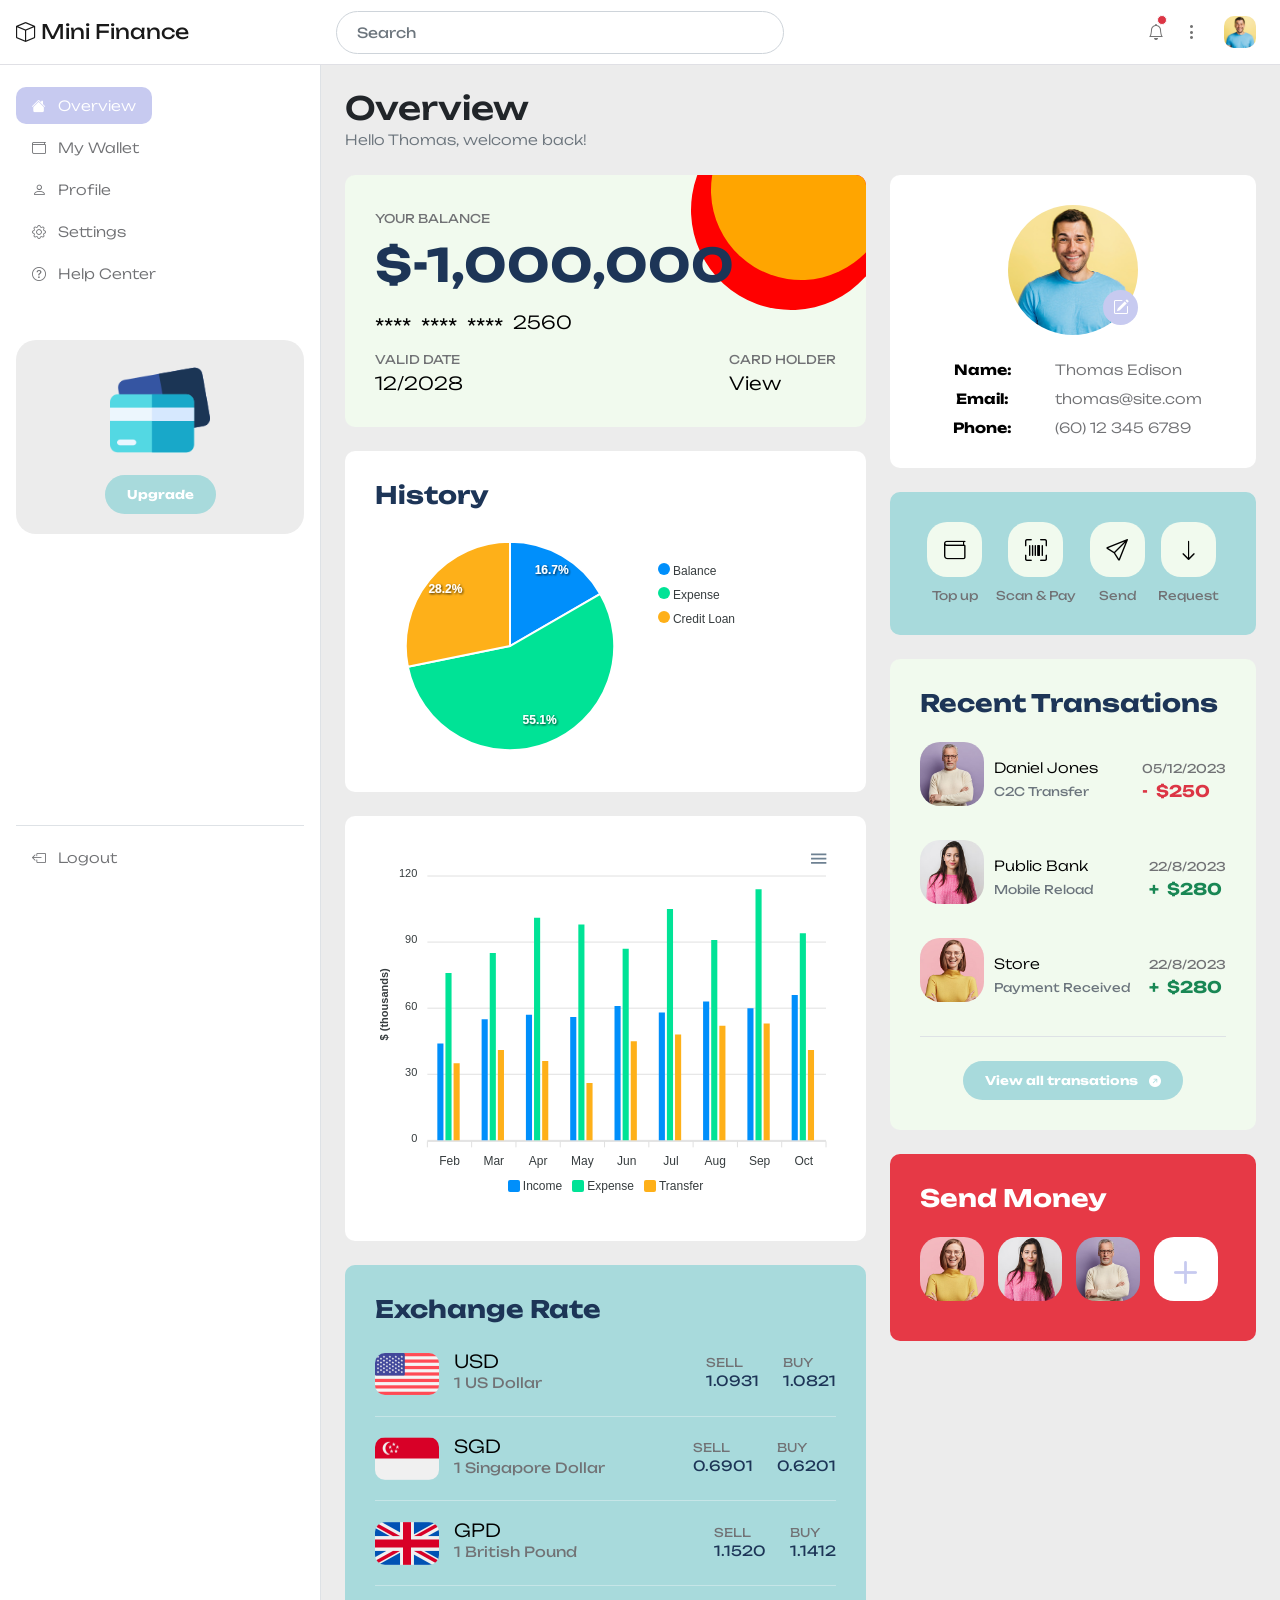
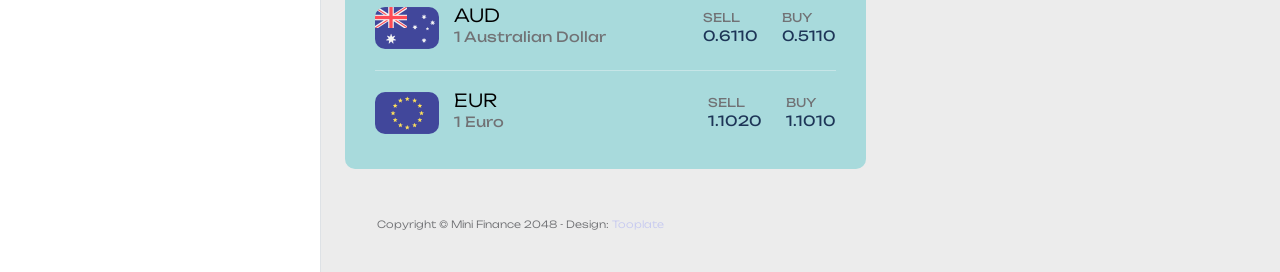
==== commit 242e6307: "challange" ====
--- a/index.html
+++ b/index.html
@@ -280,7 +280,7 @@
                             <div class="custom-block custom-block-balance">
                                 <small>Your Balance</small>
 
-                                <h2 class="mt-2 mb-3">$254,800</h2>
+                                <h2 class="mt-2 mb-3">$-1,000,000</h2>
 
                                 <div class="custom-block-numbers d-flex align-items-center">
                                     <span>****</span>
@@ -297,7 +297,7 @@
 
                                     <div class="ms-auto">
                                         <small>Card Holder</small>
-                                        <p>Thomas</p>
+                                        <p>View</p>
                                     </div>
                                 </div>
                             </div>
--- a/css/tooplate-mini-finance.css
+++ b/css/tooplate-mini-finance.css
@@ -11,7 +11,7 @@
 -----------------------------------------*/
 :root {
   --white-color:                  #ffffff;
-  --primary-color:                #E63946;
+  --primary-color:                #c7caf0;
   --secondary-color:              #F1FAEE;
   --section-bg-color:             #ececec;
   --primary-bg-color:             #E63946;
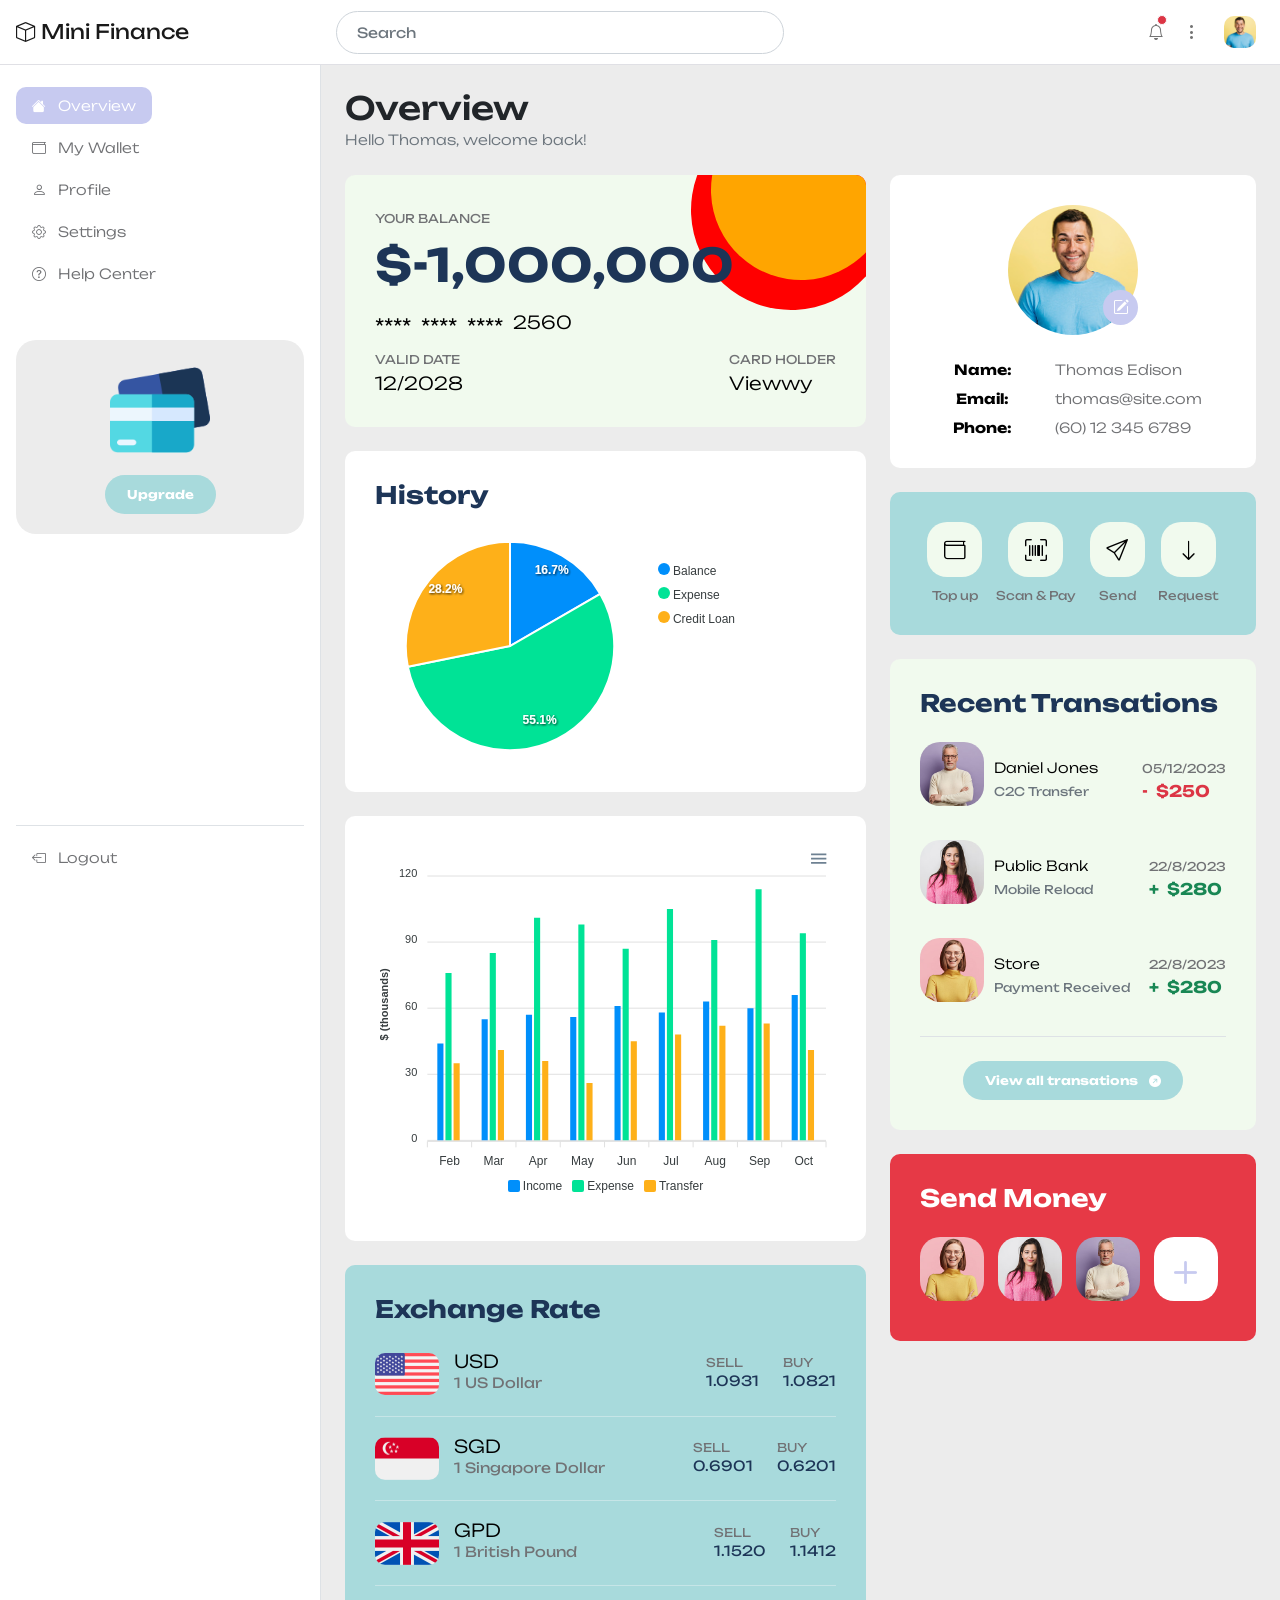
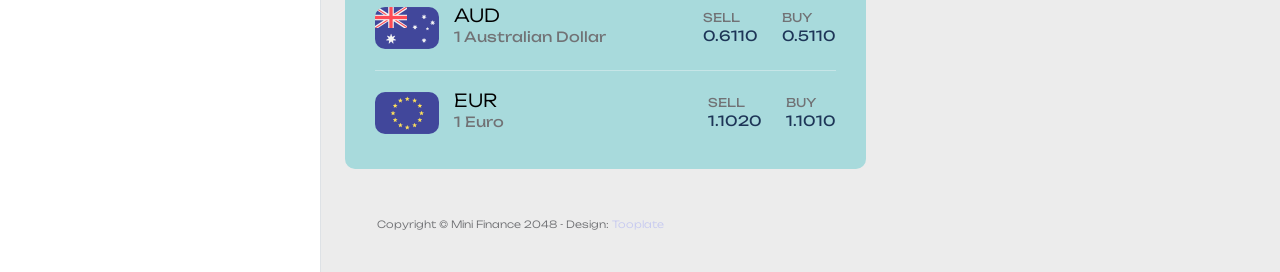
==== commit 3686756f: "challange2" ====
--- a/index.html
+++ b/index.html
@@ -297,7 +297,7 @@
 
                                     <div class="ms-auto">
                                         <small>Card Holder</small>
-                                        <p>View</p>
+                                        <p>Viewwy</p>
                                     </div>
                                 </div>
                             </div>
